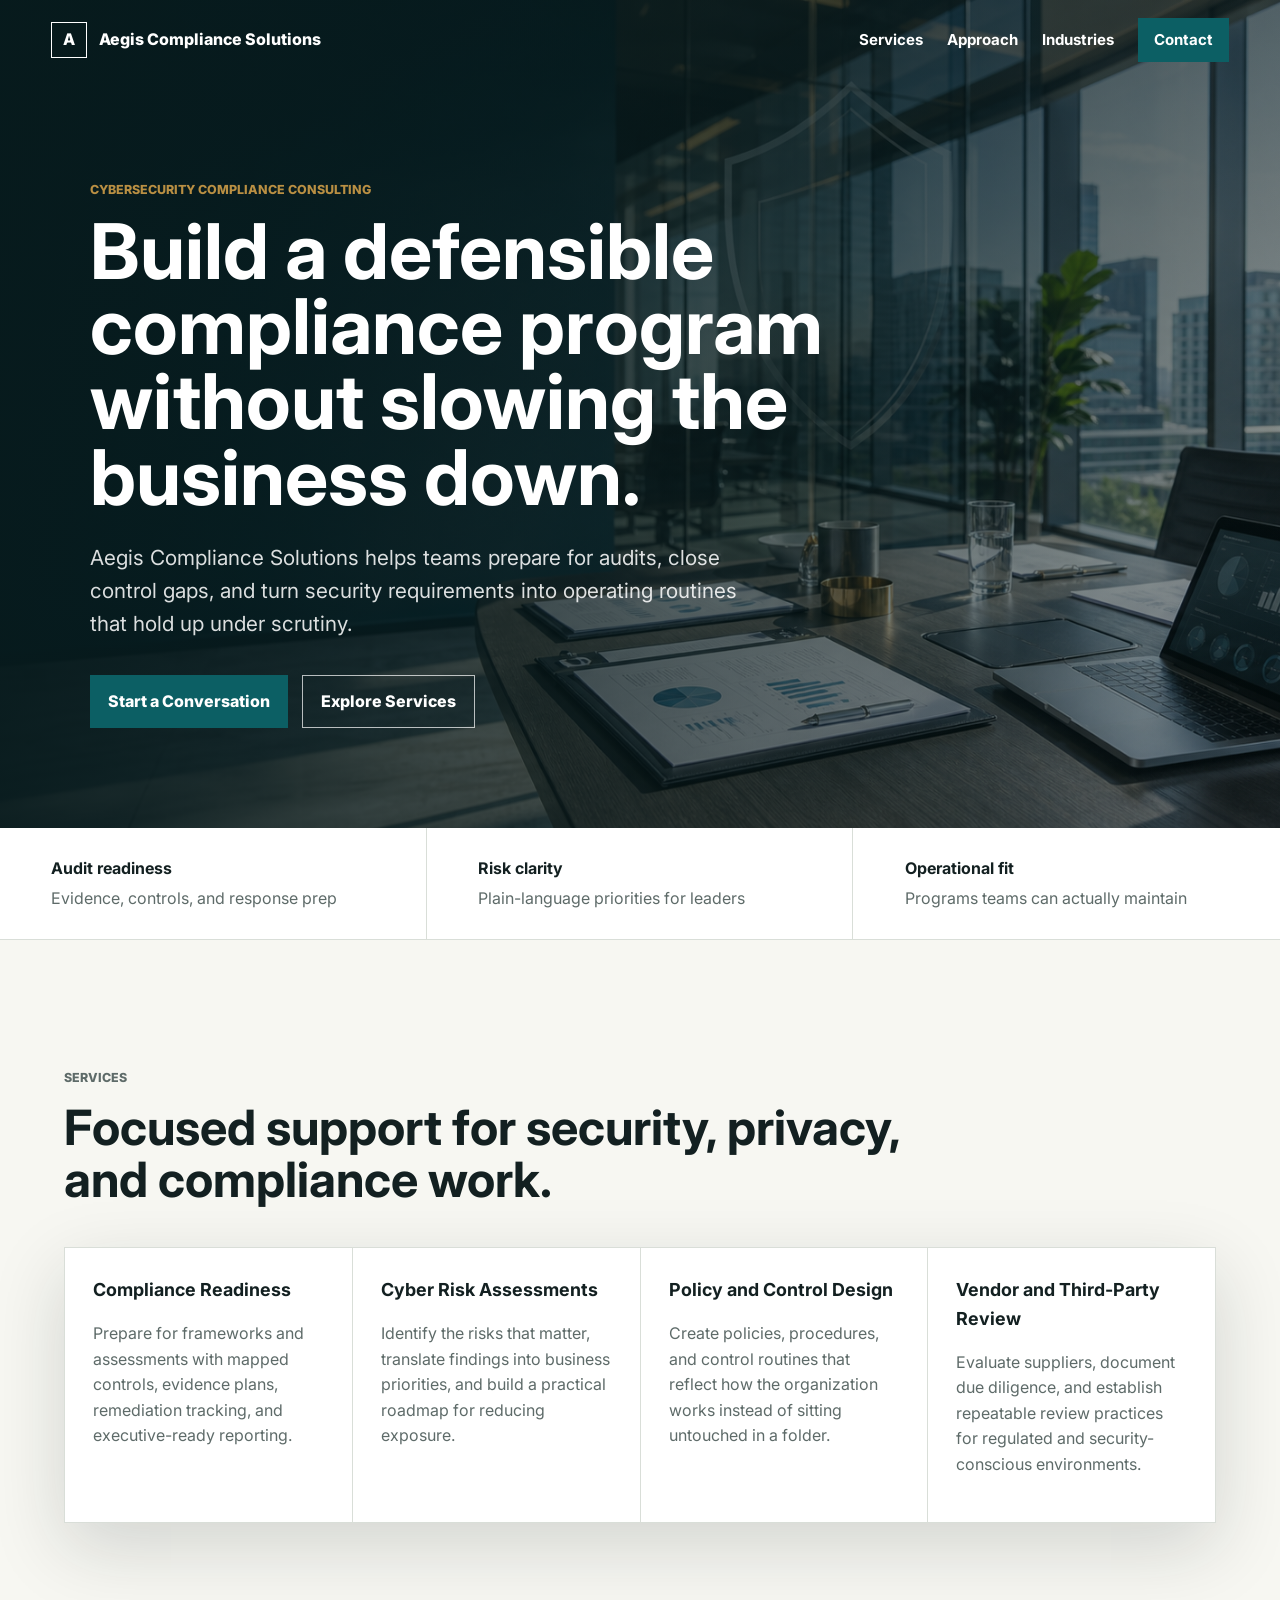
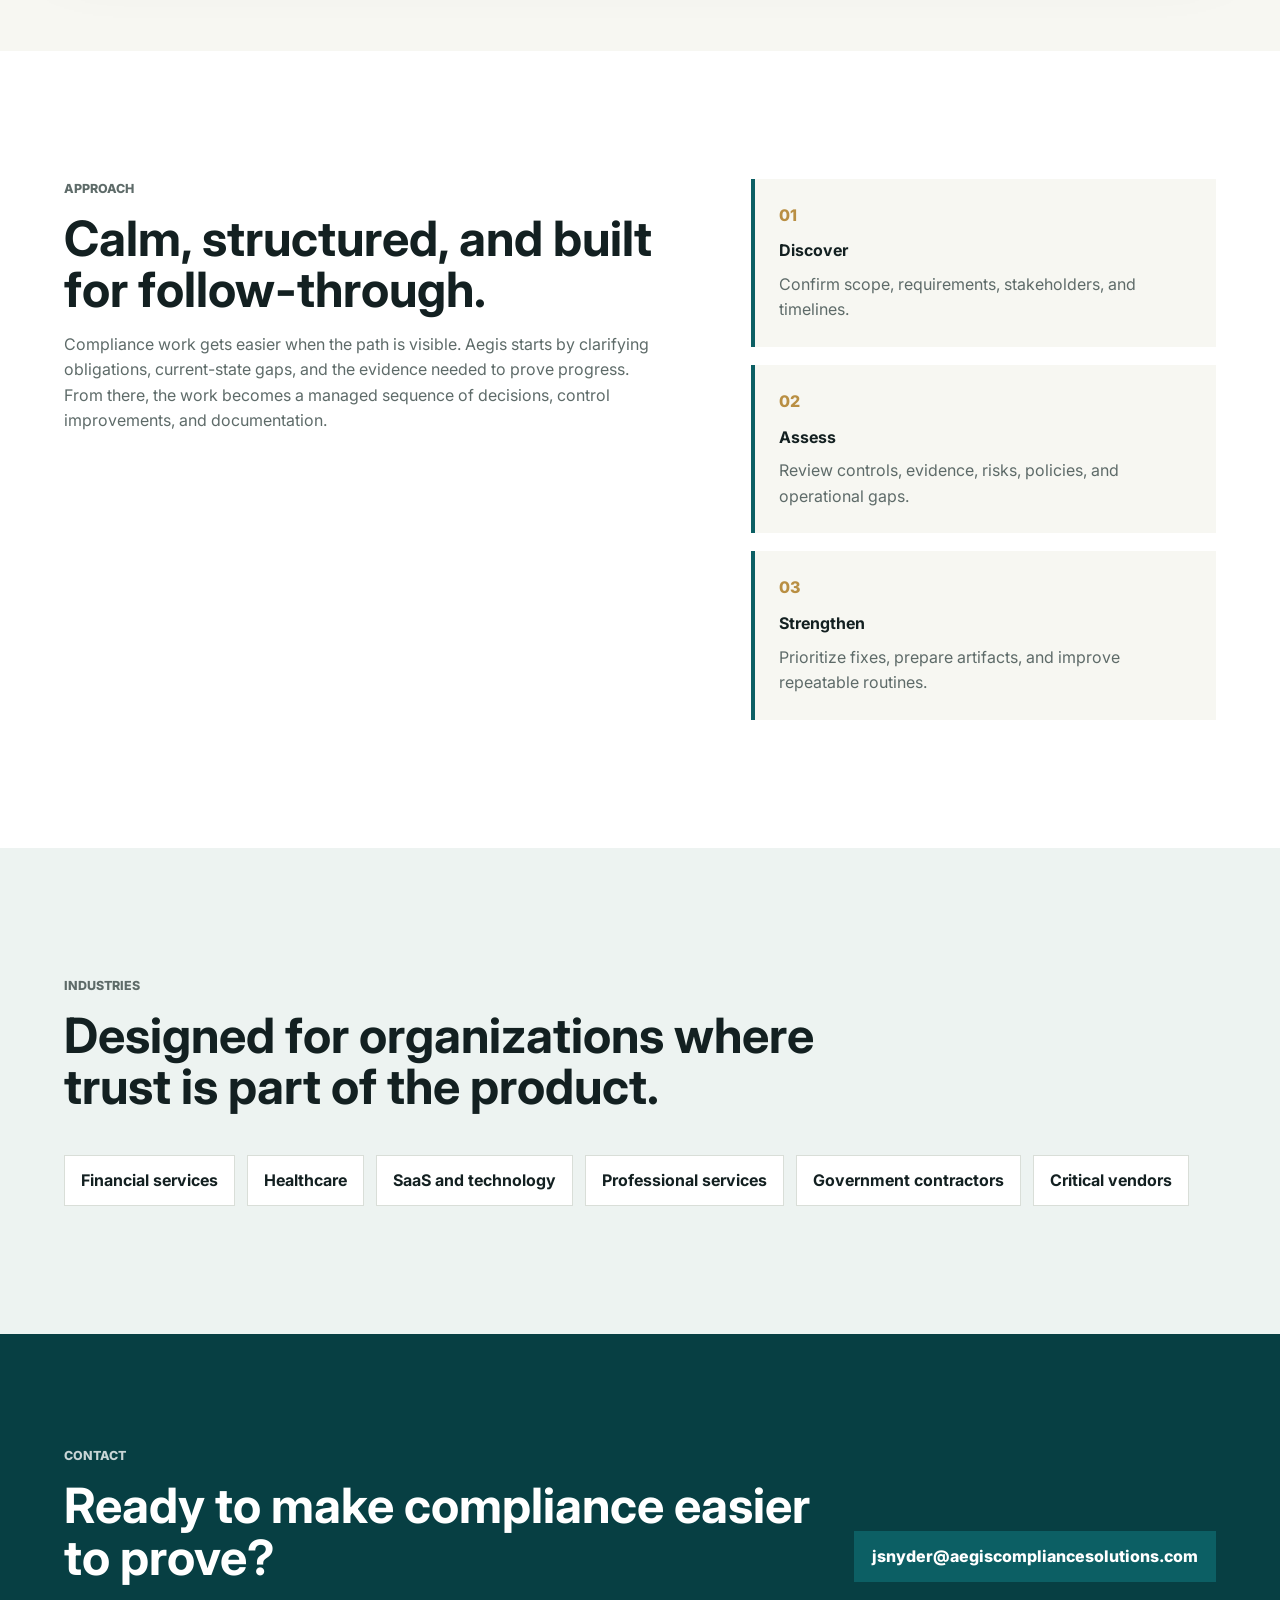
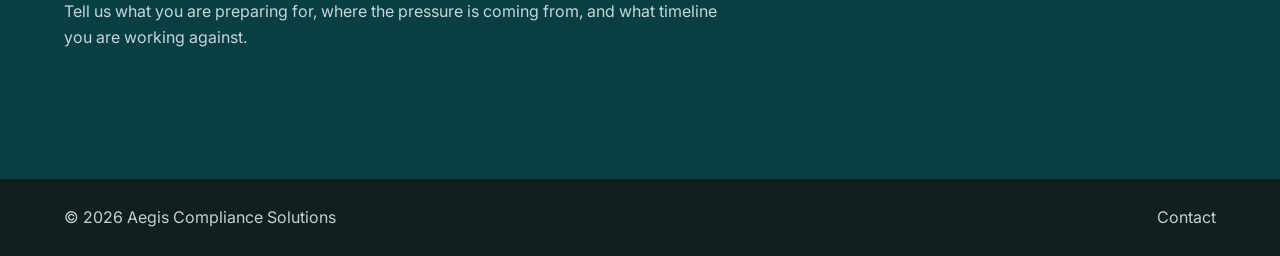
==== index.html @ f76a4dc0 "Initial Aegis website" ====
<!doctype html>
<html lang="en">
  <head>
    <meta charset="utf-8">
    <meta name="viewport" content="width=device-width, initial-scale=1">
    <meta
      name="description"
      content="Aegis Compliance Solutions helps organizations build practical, defensible cybersecurity and compliance programs."
    >
    <title>Aegis Compliance Solutions</title>
    <link rel="preconnect" href="https://fonts.googleapis.com">
    <link rel="preconnect" href="https://fonts.gstatic.com" crossorigin>
    <link
      href="https://fonts.googleapis.com/css2?family=Inter:wght@400;500;600;700;800&display=swap"
      rel="stylesheet"
    >
    <link rel="stylesheet" href="styles.css">
  </head>
  <body>
    <header class="site-header" data-header>
      <a class="brand" href="#top" aria-label="Aegis Compliance Solutions home">
        <span class="brand-mark">A</span>
        <span>Aegis Compliance Solutions</span>
      </a>
      <button class="nav-toggle" type="button" aria-expanded="false" aria-controls="site-nav">
        <span></span>
        <span></span>
        <span></span>
      </button>
      <nav class="site-nav" id="site-nav">
        <a href="#services">Services</a>
        <a href="#approach">Approach</a>
        <a href="#industries">Industries</a>
        <a class="nav-cta" href="#contact">Contact</a>
      </nav>
    </header>

    <main id="top">
      <section class="hero">
        <img
          class="hero-image"
          src="assets/aegis-compliance-hero.png"
          alt="Modern compliance planning workspace with documents and security analytics."
        >
        <div class="hero-overlay"></div>
        <div class="hero-content">
          <p class="eyebrow">Cybersecurity compliance consulting</p>
          <h1>Build a defensible compliance program without slowing the business down.</h1>
          <p class="hero-copy">
            Aegis Compliance Solutions helps teams prepare for audits, close control gaps,
            and turn security requirements into operating routines that hold up under scrutiny.
          </p>
          <div class="hero-actions">
            <a class="button primary" href="#contact">Start a Conversation</a>
            <a class="button secondary" href="#services">Explore Services</a>
          </div>
        </div>
      </section>

      <section class="trust-strip" aria-label="Core outcomes">
        <div>
          <strong>Audit readiness</strong>
          <span>Evidence, controls, and response prep</span>
        </div>
        <div>
          <strong>Risk clarity</strong>
          <span>Plain-language priorities for leaders</span>
        </div>
        <div>
          <strong>Operational fit</strong>
          <span>Programs teams can actually maintain</span>
        </div>
      </section>

      <section class="section" id="services">
        <div class="section-heading">
          <p class="eyebrow">Services</p>
          <h2>Focused support for security, privacy, and compliance work.</h2>
        </div>
        <div class="service-grid">
          <article>
            <h3>Compliance Readiness</h3>
            <p>
              Prepare for frameworks and assessments with mapped controls, evidence plans,
              remediation tracking, and executive-ready reporting.
            </p>
          </article>
          <article>
            <h3>Cyber Risk Assessments</h3>
            <p>
              Identify the risks that matter, translate findings into business priorities,
              and build a practical roadmap for reducing exposure.
            </p>
          </article>
          <article>
            <h3>Policy and Control Design</h3>
            <p>
              Create policies, procedures, and control routines that reflect how the
              organization works instead of sitting untouched in a folder.
            </p>
          </article>
          <article>
            <h3>Vendor and Third-Party Review</h3>
            <p>
              Evaluate suppliers, document due diligence, and establish repeatable review
              practices for regulated and security-conscious environments.
            </p>
          </article>
        </div>
      </section>

      <section class="section split" id="approach">
        <div>
          <p class="eyebrow">Approach</p>
          <h2>Calm, structured, and built for follow-through.</h2>
          <p>
            Compliance work gets easier when the path is visible. Aegis starts by
            clarifying obligations, current-state gaps, and the evidence needed to prove
            progress. From there, the work becomes a managed sequence of decisions,
            control improvements, and documentation.
          </p>
        </div>
        <ol class="timeline">
          <li>
            <span>01</span>
            <strong>Discover</strong>
            <p>Confirm scope, requirements, stakeholders, and timelines.</p>
          </li>
          <li>
            <span>02</span>
            <strong>Assess</strong>
            <p>Review controls, evidence, risks, policies, and operational gaps.</p>
          </li>
          <li>
            <span>03</span>
            <strong>Strengthen</strong>
            <p>Prioritize fixes, prepare artifacts, and improve repeatable routines.</p>
          </li>
        </ol>
      </section>

      <section class="section industries" id="industries">
        <div class="section-heading">
          <p class="eyebrow">Industries</p>
          <h2>Designed for organizations where trust is part of the product.</h2>
        </div>
        <div class="industry-list">
          <span>Financial services</span>
          <span>Healthcare</span>
          <span>SaaS and technology</span>
          <span>Professional services</span>
          <span>Government contractors</span>
          <span>Critical vendors</span>
        </div>
      </section>

      <section class="contact-section" id="contact">
        <div>
          <p class="eyebrow">Contact</p>
          <h2>Ready to make compliance easier to prove?</h2>
          <p>
            Tell us what you are preparing for, where the pressure is coming from,
            and what timeline you are working against.
          </p>
        </div>
        <a class="button primary" href="mailto:jsnyder@aegiscompliancesolutions.com">
          jsnyder@aegiscompliancesolutions.com
        </a>
      </section>
    </main>

    <footer class="site-footer">
      <span>&copy; <span data-year></span> Aegis Compliance Solutions</span>
      <a href="mailto:jsnyder@aegiscompliancesolutions.com">Contact</a>
    </footer>

    <script src="script.js"></script>
  </body>
</html>
---- styles.css ----
:root {
  --ink: #132021;
  --muted: #5e6b69;
  --paper: #f7f7f2;
  --white: #ffffff;
  --teal: #0c5f64;
  --teal-dark: #073f43;
  --gold: #b98f43;
  --line: #d9ded8;
  --shadow: 0 24px 70px rgba(19, 32, 33, 0.16);
}

* {
  box-sizing: border-box;
}

html {
  scroll-behavior: smooth;
}

body {
  margin: 0;
  color: var(--ink);
  background: var(--paper);
  font-family: Inter, Arial, sans-serif;
  line-height: 1.6;
}

a {
  color: inherit;
  text-decoration: none;
}

.site-header {
  position: fixed;
  z-index: 20;
  top: 0;
  right: 0;
  left: 0;
  display: flex;
  align-items: center;
  justify-content: space-between;
  gap: 24px;
  padding: 18px clamp(20px, 4vw, 56px);
  color: var(--white);
  transition: background 180ms ease, box-shadow 180ms ease, color 180ms ease;
}

.site-header.is-scrolled,
.site-header.is-open {
  color: var(--ink);
  background: rgba(247, 247, 242, 0.96);
  box-shadow: 0 12px 36px rgba(19, 32, 33, 0.12);
  backdrop-filter: blur(14px);
}

.brand {
  display: inline-flex;
  align-items: center;
  gap: 12px;
  font-weight: 800;
}

.brand-mark {
  display: inline-grid;
  width: 36px;
  height: 36px;
  place-items: center;
  border: 1px solid currentColor;
  color: inherit;
  font-size: 1rem;
}

.site-nav {
  display: flex;
  align-items: center;
  gap: 24px;
  font-size: 0.94rem;
  font-weight: 700;
}

.nav-cta {
  padding: 10px 16px;
  color: var(--white);
  background: var(--teal);
}

.nav-toggle {
  display: none;
  width: 42px;
  height: 42px;
  border: 1px solid currentColor;
  color: inherit;
  background: transparent;
}

.nav-toggle span {
  display: block;
  width: 18px;
  height: 2px;
  margin: 4px auto;
  background: currentColor;
}

.hero {
  position: relative;
  min-height: 92vh;
  display: grid;
  align-items: center;
  overflow: hidden;
  color: var(--white);
}

.hero-image,
.hero-overlay {
  position: absolute;
  inset: 0;
  width: 100%;
  height: 100%;
}

.hero-image {
  object-fit: cover;
}

.hero-overlay {
  background:
    linear-gradient(90deg, rgba(7, 26, 28, 0.92), rgba(7, 26, 28, 0.62) 42%, rgba(7, 26, 28, 0.2)),
    linear-gradient(180deg, rgba(7, 26, 28, 0.56), rgba(7, 26, 28, 0.18));
}

.hero-content {
  position: relative;
  width: min(760px, calc(100% - 40px));
  margin-left: clamp(20px, 7vw, 96px);
  padding-top: 80px;
}

.eyebrow {
  margin: 0 0 14px;
  color: var(--gold);
  font-size: 0.78rem;
  font-weight: 800;
  letter-spacing: 0;
  text-transform: uppercase;
}

h1,
h2,
h3,
p {
  overflow-wrap: anywhere;
}

h1 {
  max-width: 780px;
  margin: 0;
  font-size: clamp(2.55rem, 6vw, 5.75rem);
  line-height: 0.98;
  letter-spacing: 0;
}

h2 {
  margin: 0;
  font-size: clamp(2rem, 3.8vw, 3.7rem);
  line-height: 1.06;
  letter-spacing: 0;
}

h3 {
  margin: 0 0 14px;
  font-size: 1.12rem;
}

.hero-copy {
  max-width: 650px;
  margin: 26px 0 0;
  color: rgba(255, 255, 255, 0.86);
  font-size: clamp(1.05rem, 1.8vw, 1.3rem);
}

.hero-actions {
  display: flex;
  flex-wrap: wrap;
  gap: 14px;
  margin-top: 34px;
}

.button {
  display: inline-flex;
  align-items: center;
  justify-content: center;
  min-height: 48px;
  padding: 13px 18px;
  font-weight: 800;
}

.button.primary {
  color: var(--white);
  background: var(--teal);
}

.button.secondary {
  border: 1px solid rgba(255, 255, 255, 0.7);
  color: var(--white);
}

.trust-strip {
  display: grid;
  grid-template-columns: repeat(3, 1fr);
  border-bottom: 1px solid var(--line);
  background: var(--white);
}

.trust-strip div {
  padding: 28px clamp(20px, 4vw, 56px);
  border-right: 1px solid var(--line);
}

.trust-strip div:last-child {
  border-right: 0;
}

.trust-strip strong,
.trust-strip span {
  display: block;
}

.trust-strip strong {
  margin-bottom: 4px;
}

.trust-strip span,
.section p,
.timeline p,
.contact-section p {
  color: var(--muted);
}

.section {
  padding: clamp(72px, 10vw, 128px) clamp(20px, 5vw, 72px);
}

.section-heading {
  max-width: 860px;
  margin-bottom: 42px;
}

.service-grid {
  display: grid;
  grid-template-columns: repeat(4, 1fr);
  gap: 1px;
  background: var(--line);
  border: 1px solid var(--line);
  box-shadow: var(--shadow);
}

.service-grid article {
  min-height: 260px;
  padding: 28px;
  background: var(--white);
}

.split {
  display: grid;
  grid-template-columns: minmax(0, 0.9fr) minmax(340px, 0.7fr);
  gap: clamp(36px, 7vw, 96px);
  background: var(--white);
}

.split > div {
  max-width: 720px;
}

.timeline {
  display: grid;
  gap: 18px;
  margin: 0;
  padding: 0;
  list-style: none;
}

.timeline li {
  padding: 24px;
  border-left: 4px solid var(--teal);
  background: var(--paper);
}

.timeline span {
  display: block;
  margin-bottom: 10px;
  color: var(--gold);
  font-weight: 800;
}

.timeline p {
  margin: 8px 0 0;
}

.industries {
  background: #edf3f1;
}

.industry-list {
  display: flex;
  flex-wrap: wrap;
  gap: 12px;
}

.industry-list span {
  padding: 12px 16px;
  border: 1px solid var(--line);
  background: var(--white);
  font-weight: 700;
}

.contact-section {
  display: grid;
  grid-template-columns: minmax(0, 1fr) auto;
  align-items: center;
  gap: 30px;
  padding: clamp(64px, 9vw, 112px) clamp(20px, 5vw, 72px);
  color: var(--white);
  background: var(--teal-dark);
}

.contact-section p {
  max-width: 680px;
  color: rgba(255, 255, 255, 0.78);
}

.site-footer {
  display: flex;
  justify-content: space-between;
  gap: 18px;
  padding: 26px clamp(20px, 5vw, 72px);
  color: rgba(255, 255, 255, 0.78);
  background: #102021;
}

@media (max-width: 980px) {
  .service-grid {
    grid-template-columns: repeat(2, 1fr);
  }

  .split,
  .contact-section {
    grid-template-columns: 1fr;
  }
}

@media (max-width: 760px) {
  .site-header {
    padding: 14px 18px;
  }

  .nav-toggle {
    display: block;
  }

  .site-nav {
    position: absolute;
    top: 70px;
    right: 18px;
    left: 18px;
    display: none;
    flex-direction: column;
    align-items: stretch;
    gap: 0;
    padding: 10px;
    color: var(--ink);
    background: var(--white);
    box-shadow: var(--shadow);
  }

  .site-header.is-open .site-nav {
    display: flex;
  }

  .site-nav a {
    padding: 14px;
  }

  .nav-cta {
    color: var(--white);
  }

  .brand span:last-child {
    max-width: 210px;
  }

  .hero {
    min-height: 88vh;
  }

  .hero-content {
    width: calc(100% - 36px);
    margin-inline: 18px;
  }

  .hero-actions {
    align-items: stretch;
    flex-direction: column;
  }

  .button {
    width: 100%;
  }

  .trust-strip,
  .service-grid {
    grid-template-columns: 1fr;
  }

  .trust-strip div {
    border-right: 0;
    border-bottom: 1px solid var(--line);
  }

  .service-grid article {
    min-height: auto;
  }

  .site-footer {
    flex-direction: column;
  }
}
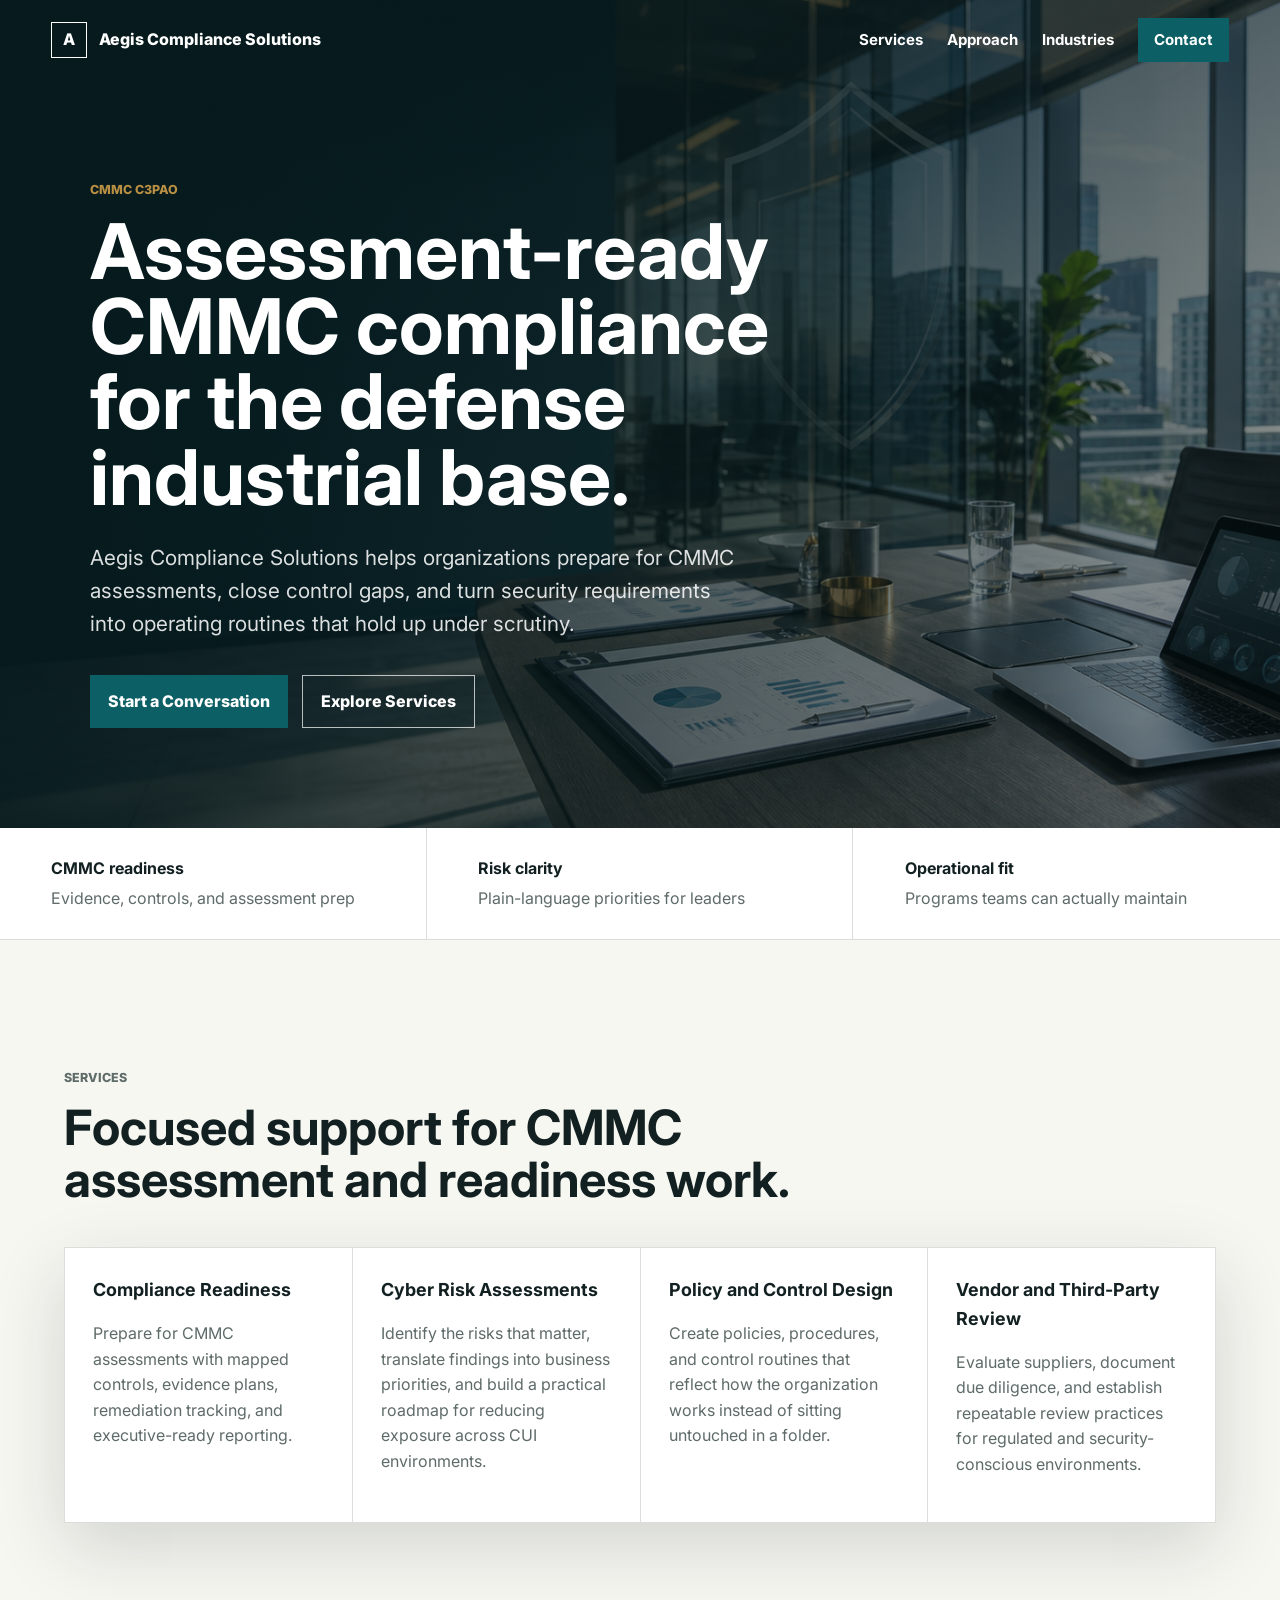
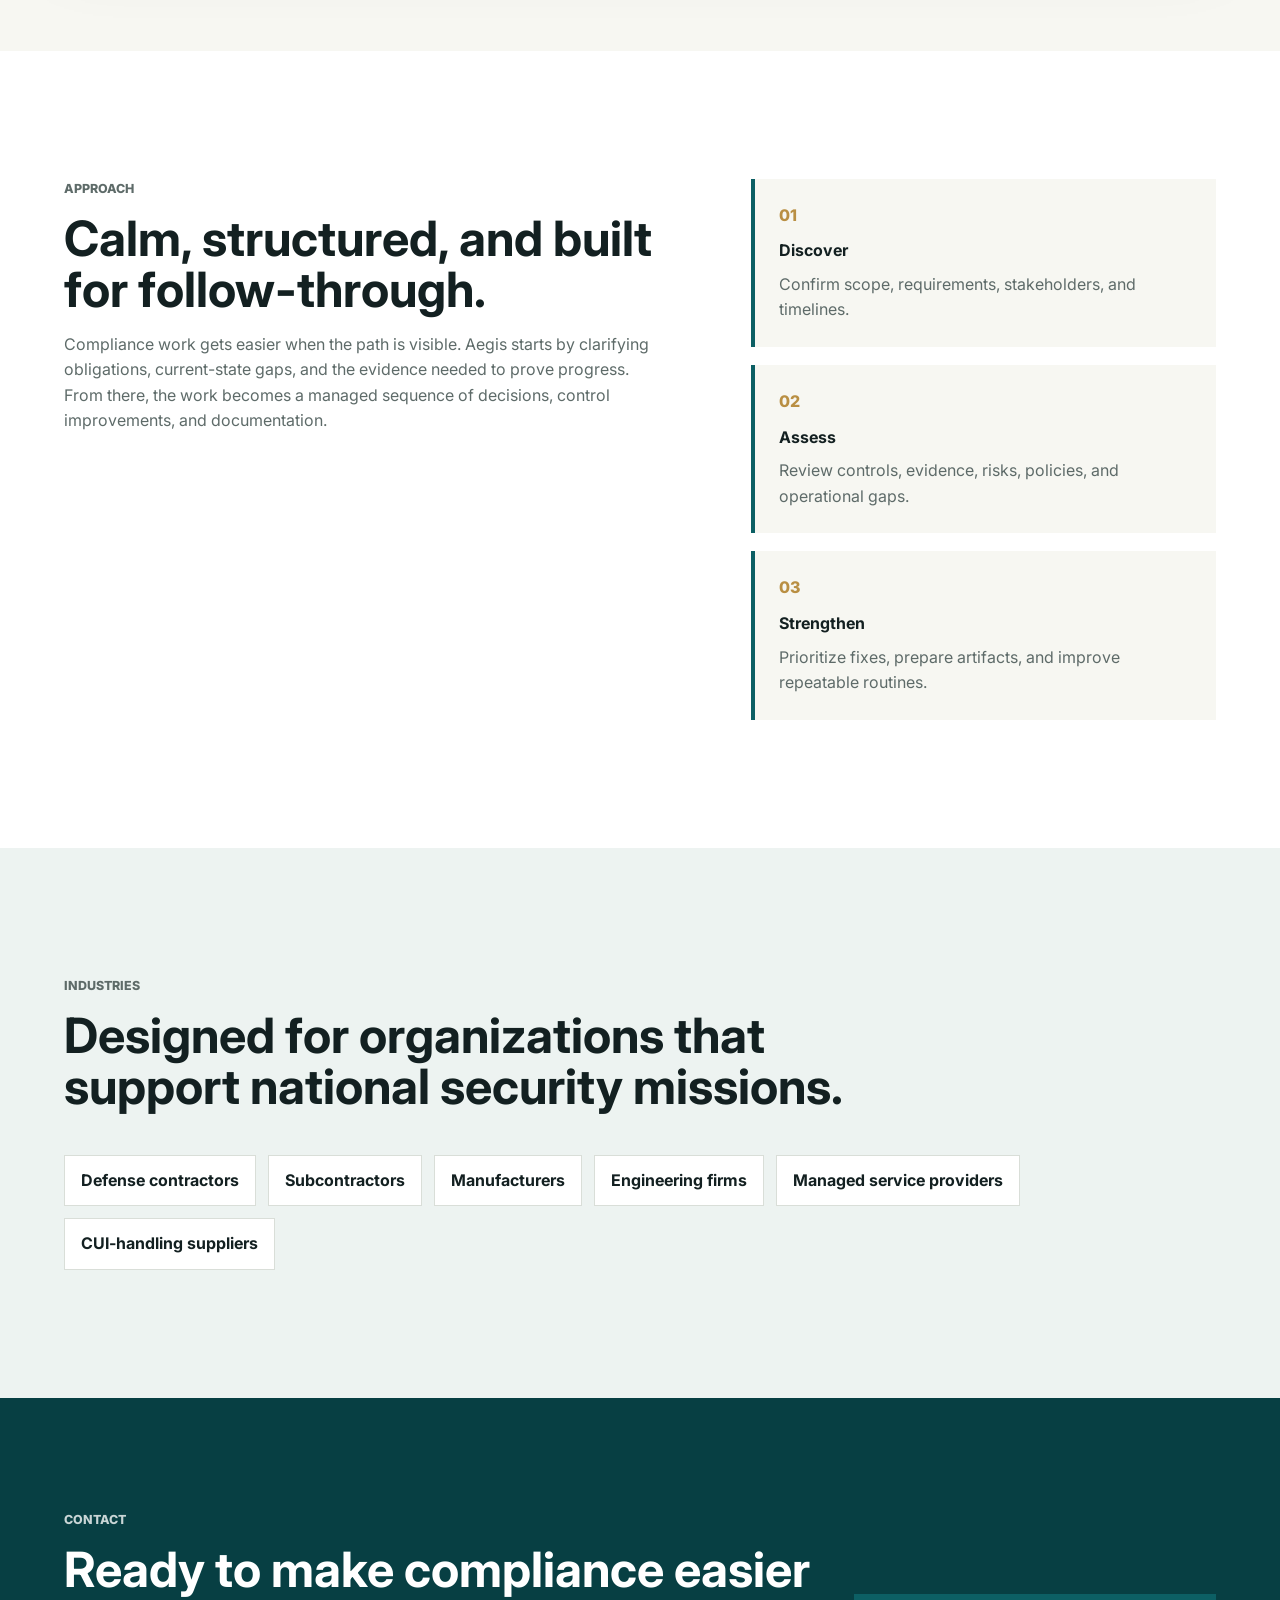
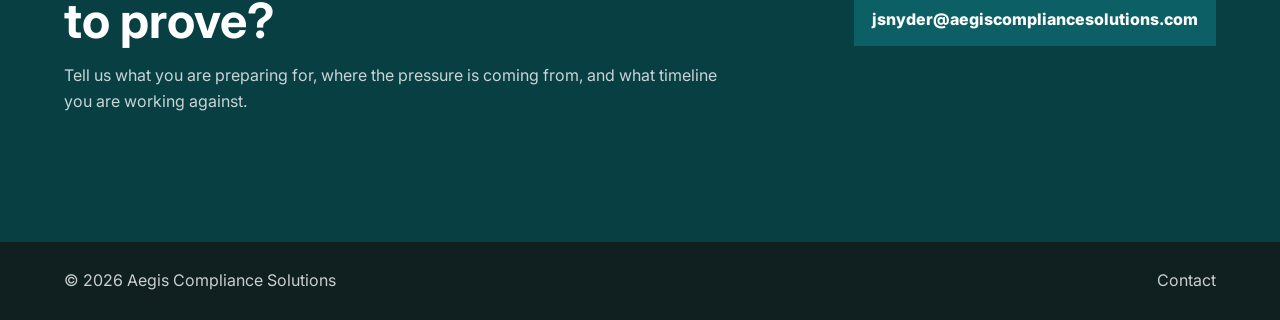
==== commit 33a58c5c: "Update site copy for CMMC C3PAO positioning" ====
--- a/index.html
+++ b/index.html
@@ -5,7 +5,7 @@
     <meta name="viewport" content="width=device-width, initial-scale=1">
     <meta
       name="description"
-      content="Aegis Compliance Solutions helps organizations build practical, defensible cybersecurity and compliance programs."
+      content="Aegis Compliance Solutions is a CMMC C3PAO helping defense contractors prepare for assessments and maintain defensible compliance programs."
     >
     <title>Aegis Compliance Solutions</title>
     <link rel="preconnect" href="https://fonts.googleapis.com">
@@ -44,11 +44,12 @@
         >
         <div class="hero-overlay"></div>
         <div class="hero-content">
-          <p class="eyebrow">Cybersecurity compliance consulting</p>
-          <h1>Build a defensible compliance program without slowing the business down.</h1>
+          <p class="eyebrow">CMMC C3PAO</p>
+          <h1>Assessment-ready CMMC compliance for the defense industrial base.</h1>
           <p class="hero-copy">
-            Aegis Compliance Solutions helps teams prepare for audits, close control gaps,
-            and turn security requirements into operating routines that hold up under scrutiny.
+            Aegis Compliance Solutions helps organizations prepare for CMMC assessments,
+            close control gaps, and turn security requirements into operating routines that
+            hold up under scrutiny.
           </p>
           <div class="hero-actions">
             <a class="button primary" href="#contact">Start a Conversation</a>
@@ -59,8 +60,8 @@
 
       <section class="trust-strip" aria-label="Core outcomes">
         <div>
-          <strong>Audit readiness</strong>
-          <span>Evidence, controls, and response prep</span>
+          <strong>CMMC readiness</strong>
+          <span>Evidence, controls, and assessment prep</span>
         </div>
         <div>
           <strong>Risk clarity</strong>
@@ -75,21 +76,21 @@
       <section class="section" id="services">
         <div class="section-heading">
           <p class="eyebrow">Services</p>
-          <h2>Focused support for security, privacy, and compliance work.</h2>
+          <h2>Focused support for CMMC assessment and readiness work.</h2>
         </div>
         <div class="service-grid">
           <article>
             <h3>Compliance Readiness</h3>
             <p>
-              Prepare for frameworks and assessments with mapped controls, evidence plans,
-              remediation tracking, and executive-ready reporting.
+            Prepare for CMMC assessments with mapped controls, evidence plans, remediation
+            tracking, and executive-ready reporting.
             </p>
           </article>
           <article>
             <h3>Cyber Risk Assessments</h3>
             <p>
-              Identify the risks that matter, translate findings into business priorities,
-              and build a practical roadmap for reducing exposure.
+            Identify the risks that matter, translate findings into business priorities,
+            and build a practical roadmap for reducing exposure across CUI environments.
             </p>
           </article>
           <article>
@@ -142,15 +143,15 @@
       <section class="section industries" id="industries">
         <div class="section-heading">
           <p class="eyebrow">Industries</p>
-          <h2>Designed for organizations where trust is part of the product.</h2>
+          <h2>Designed for organizations that support national security missions.</h2>
         </div>
         <div class="industry-list">
-          <span>Financial services</span>
-          <span>Healthcare</span>
-          <span>SaaS and technology</span>
-          <span>Professional services</span>
-          <span>Government contractors</span>
-          <span>Critical vendors</span>
+          <span>Defense contractors</span>
+          <span>Subcontractors</span>
+          <span>Manufacturers</span>
+          <span>Engineering firms</span>
+          <span>Managed service providers</span>
+          <span>CUI-handling suppliers</span>
         </div>
       </section>
 
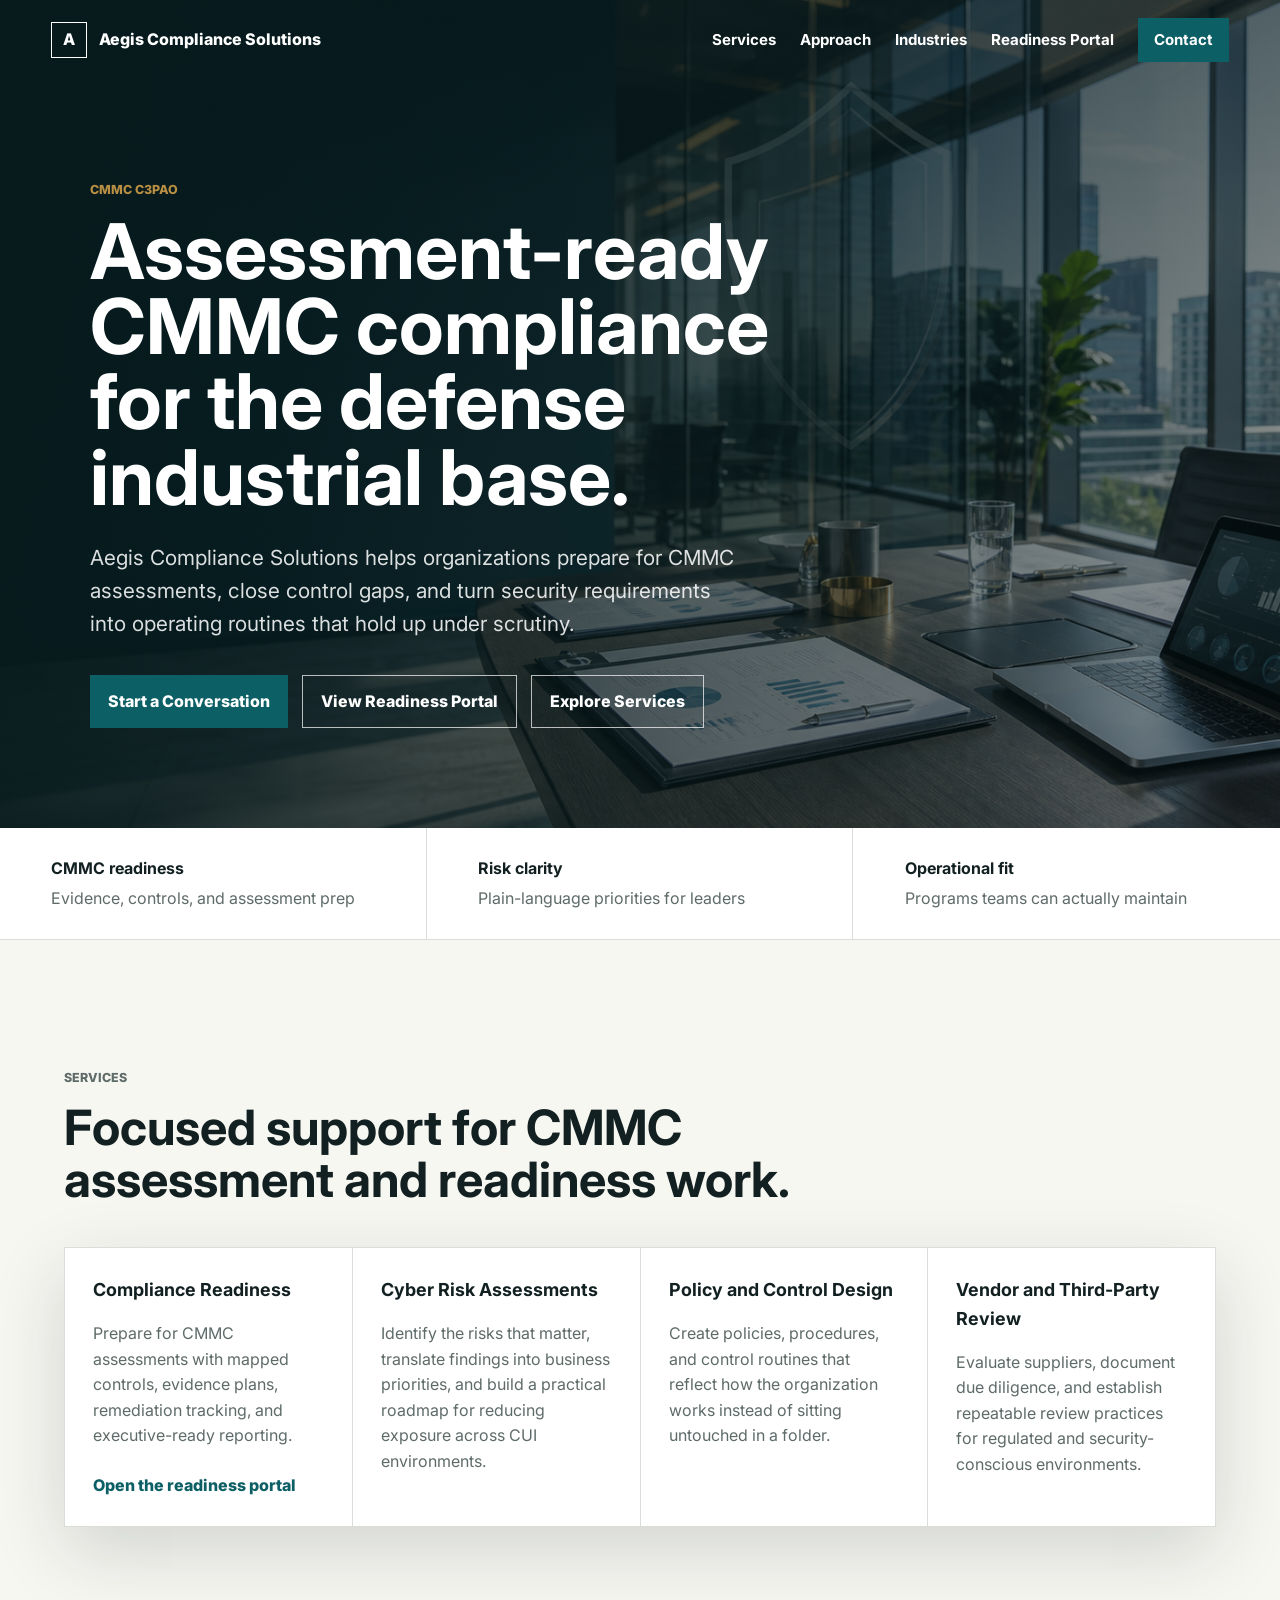
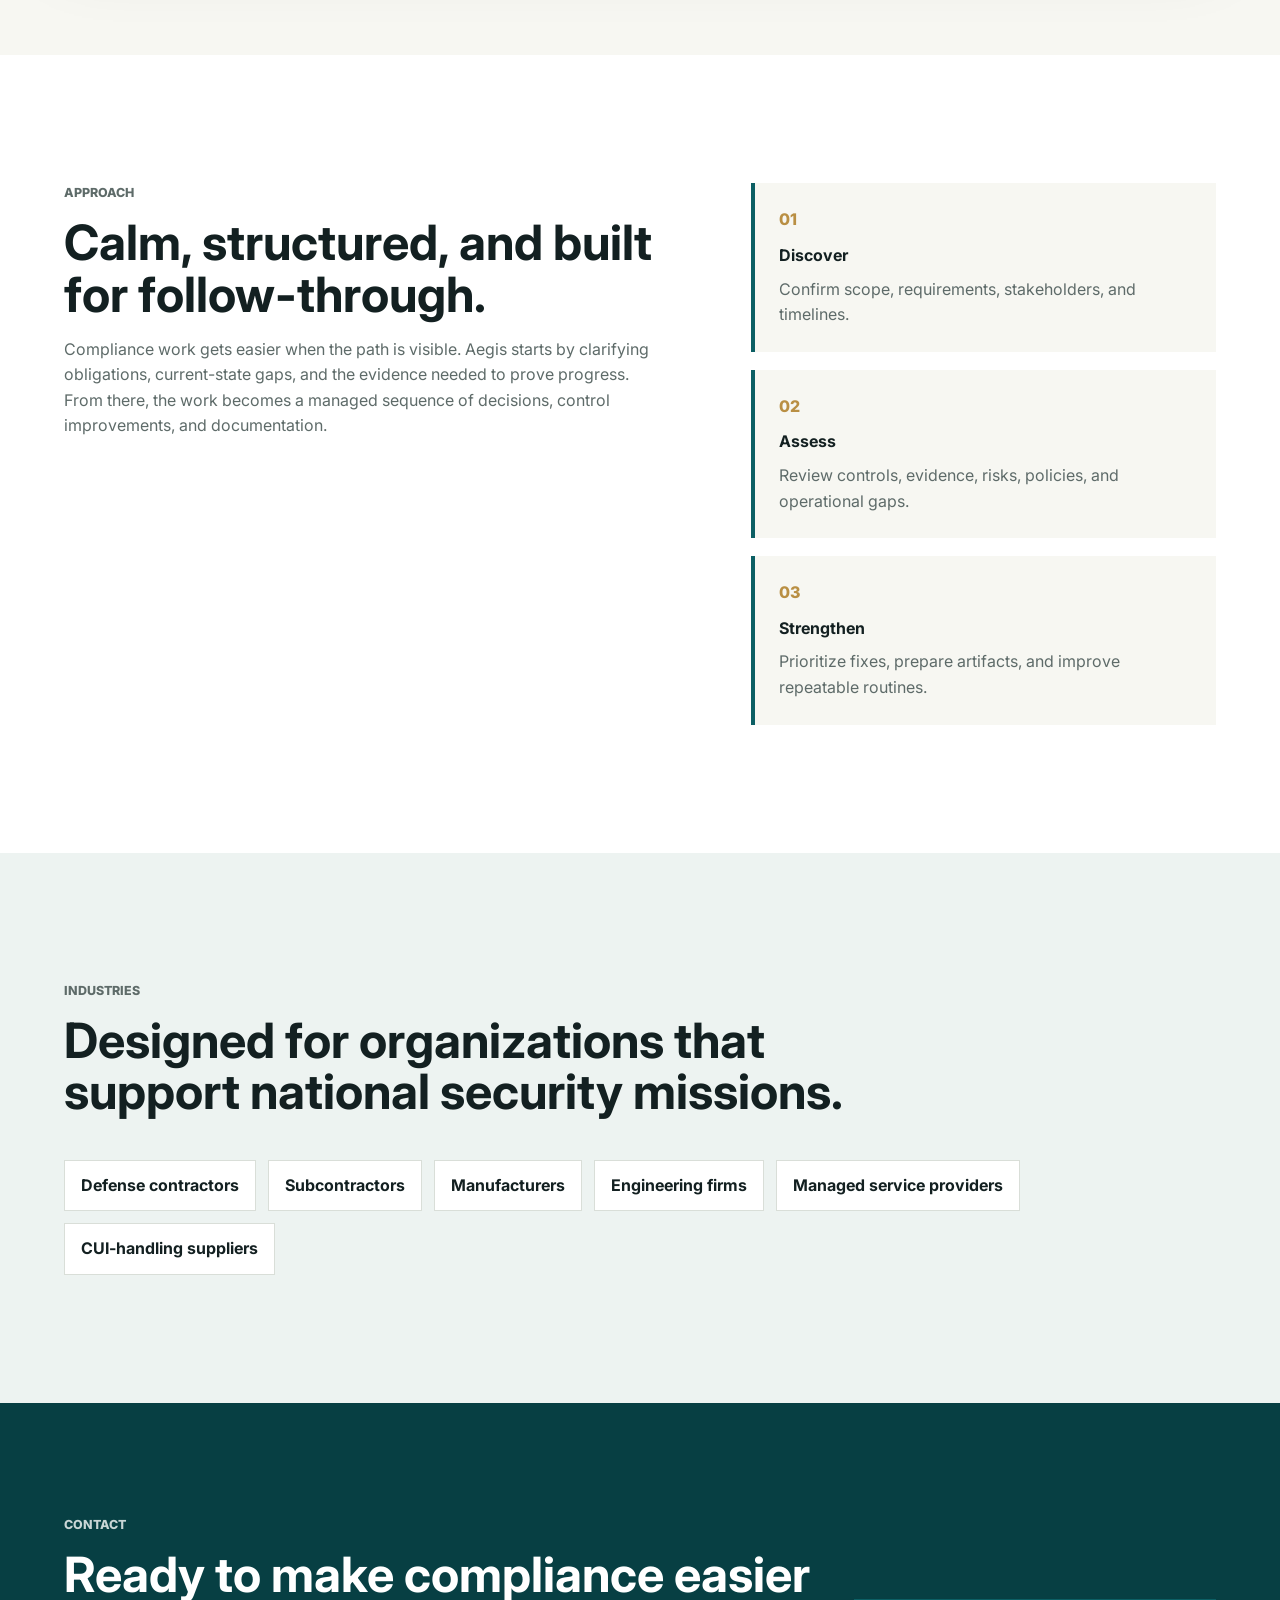
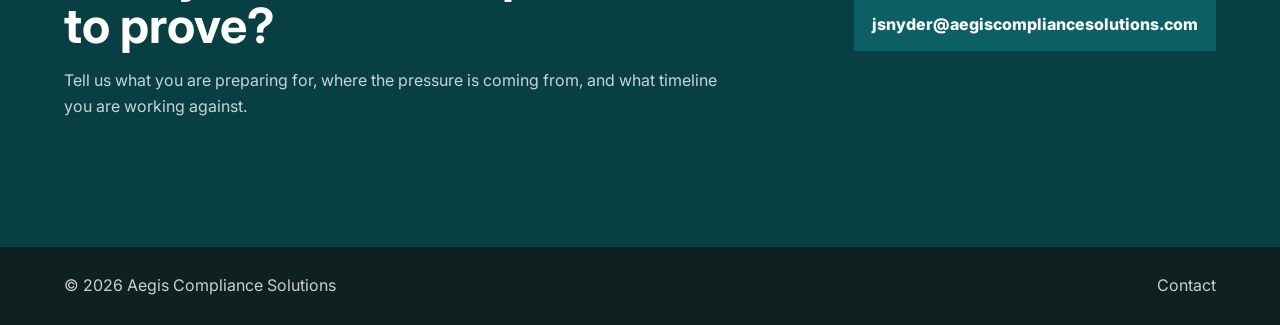
==== commit 3972373b: "Add readiness portal links" ====
--- a/index.html
+++ b/index.html
@@ -31,6 +31,7 @@
         <a href="#services">Services</a>
         <a href="#approach">Approach</a>
         <a href="#industries">Industries</a>
+        <a href="assessment/">Readiness Portal</a>
         <a class="nav-cta" href="#contact">Contact</a>
       </nav>
     </header>
@@ -53,6 +54,7 @@
           </p>
           <div class="hero-actions">
             <a class="button primary" href="#contact">Start a Conversation</a>
+            <a class="button secondary" href="assessment/">View Readiness Portal</a>
             <a class="button secondary" href="#services">Explore Services</a>
           </div>
         </div>
@@ -85,6 +87,7 @@
             Prepare for CMMC assessments with mapped controls, evidence plans, remediation
             tracking, and executive-ready reporting.
             </p>
+            <a class="text-link" href="assessment/">Open the readiness portal</a>
           </article>
           <article>
             <h3>Cyber Risk Assessments</h3>
--- a/styles.css
+++ b/styles.css
@@ -259,6 +259,13 @@
   min-height: 260px;
   padding: 28px;
   background: var(--white);
+}
+
+.text-link {
+  display: inline-flex;
+  margin-top: 8px;
+  color: var(--teal);
+  font-weight: 800;
 }
 
 .split {
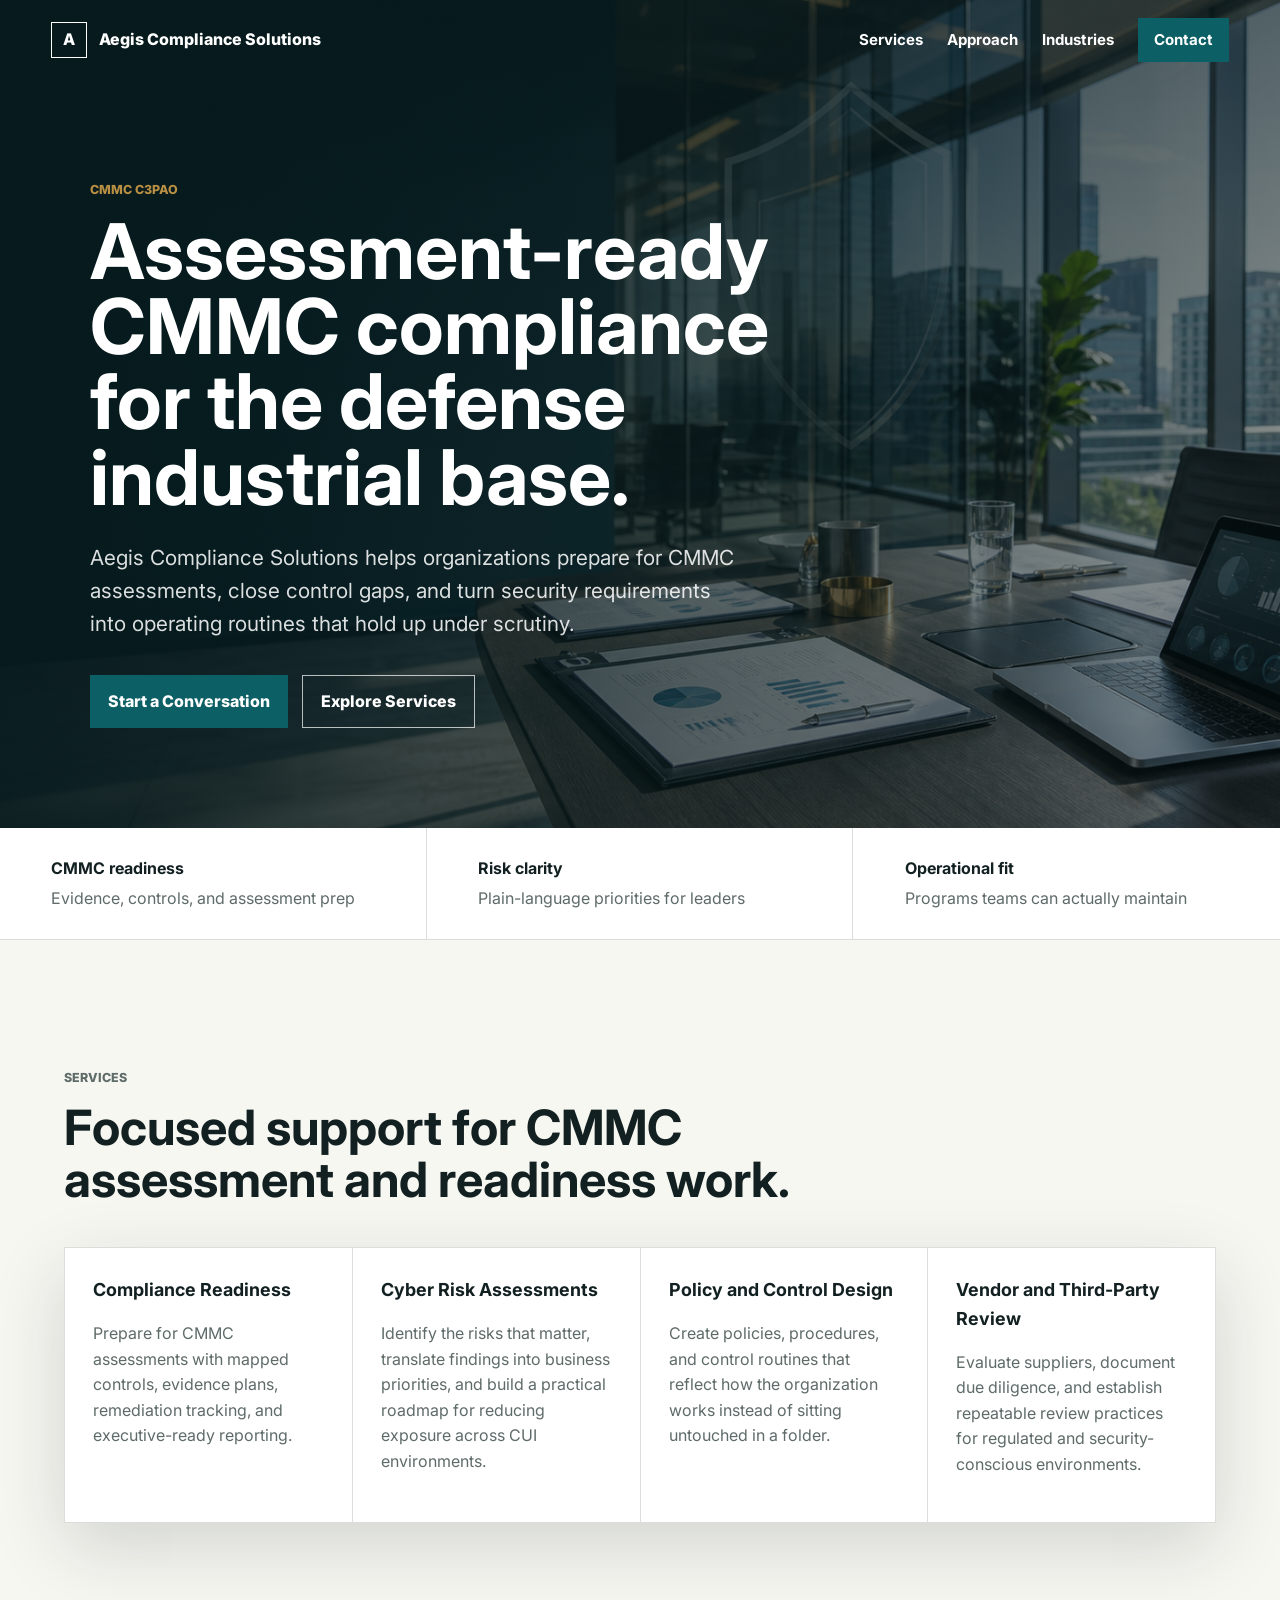
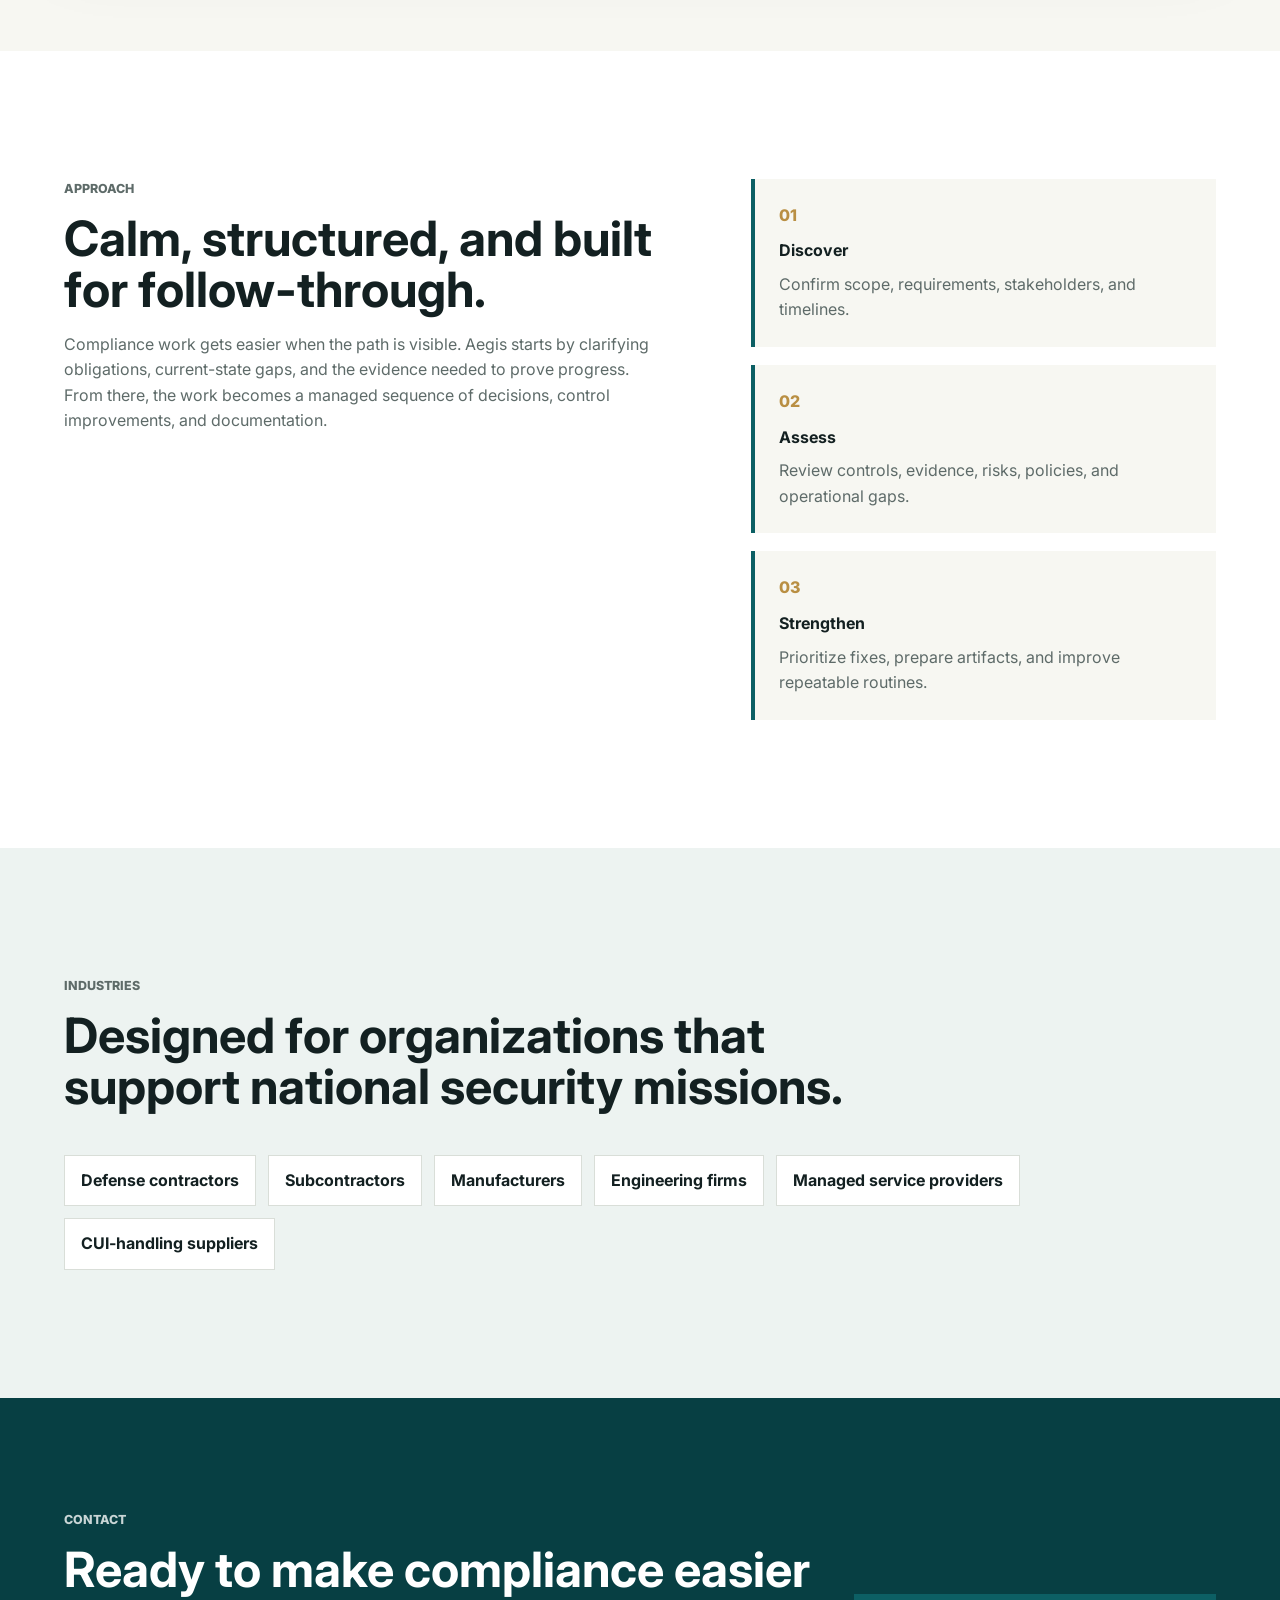
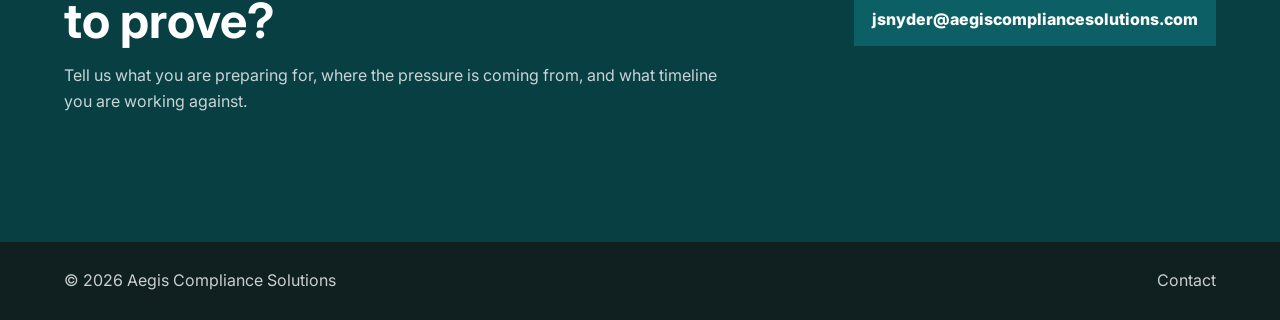
==== commit c2f48c24: "Remove readiness portal link from homepage" ====
--- a/index.html
+++ b/index.html
@@ -31,7 +31,6 @@
         <a href="#services">Services</a>
         <a href="#approach">Approach</a>
         <a href="#industries">Industries</a>
-        <a href="assessment/">Readiness Portal</a>
         <a class="nav-cta" href="#contact">Contact</a>
       </nav>
     </header>
@@ -54,7 +53,6 @@
           </p>
           <div class="hero-actions">
             <a class="button primary" href="#contact">Start a Conversation</a>
-            <a class="button secondary" href="assessment/">View Readiness Portal</a>
             <a class="button secondary" href="#services">Explore Services</a>
           </div>
         </div>
@@ -87,7 +85,6 @@
             Prepare for CMMC assessments with mapped controls, evidence plans, remediation
             tracking, and executive-ready reporting.
             </p>
-            <a class="text-link" href="assessment/">Open the readiness portal</a>
           </article>
           <article>
             <h3>Cyber Risk Assessments</h3>
